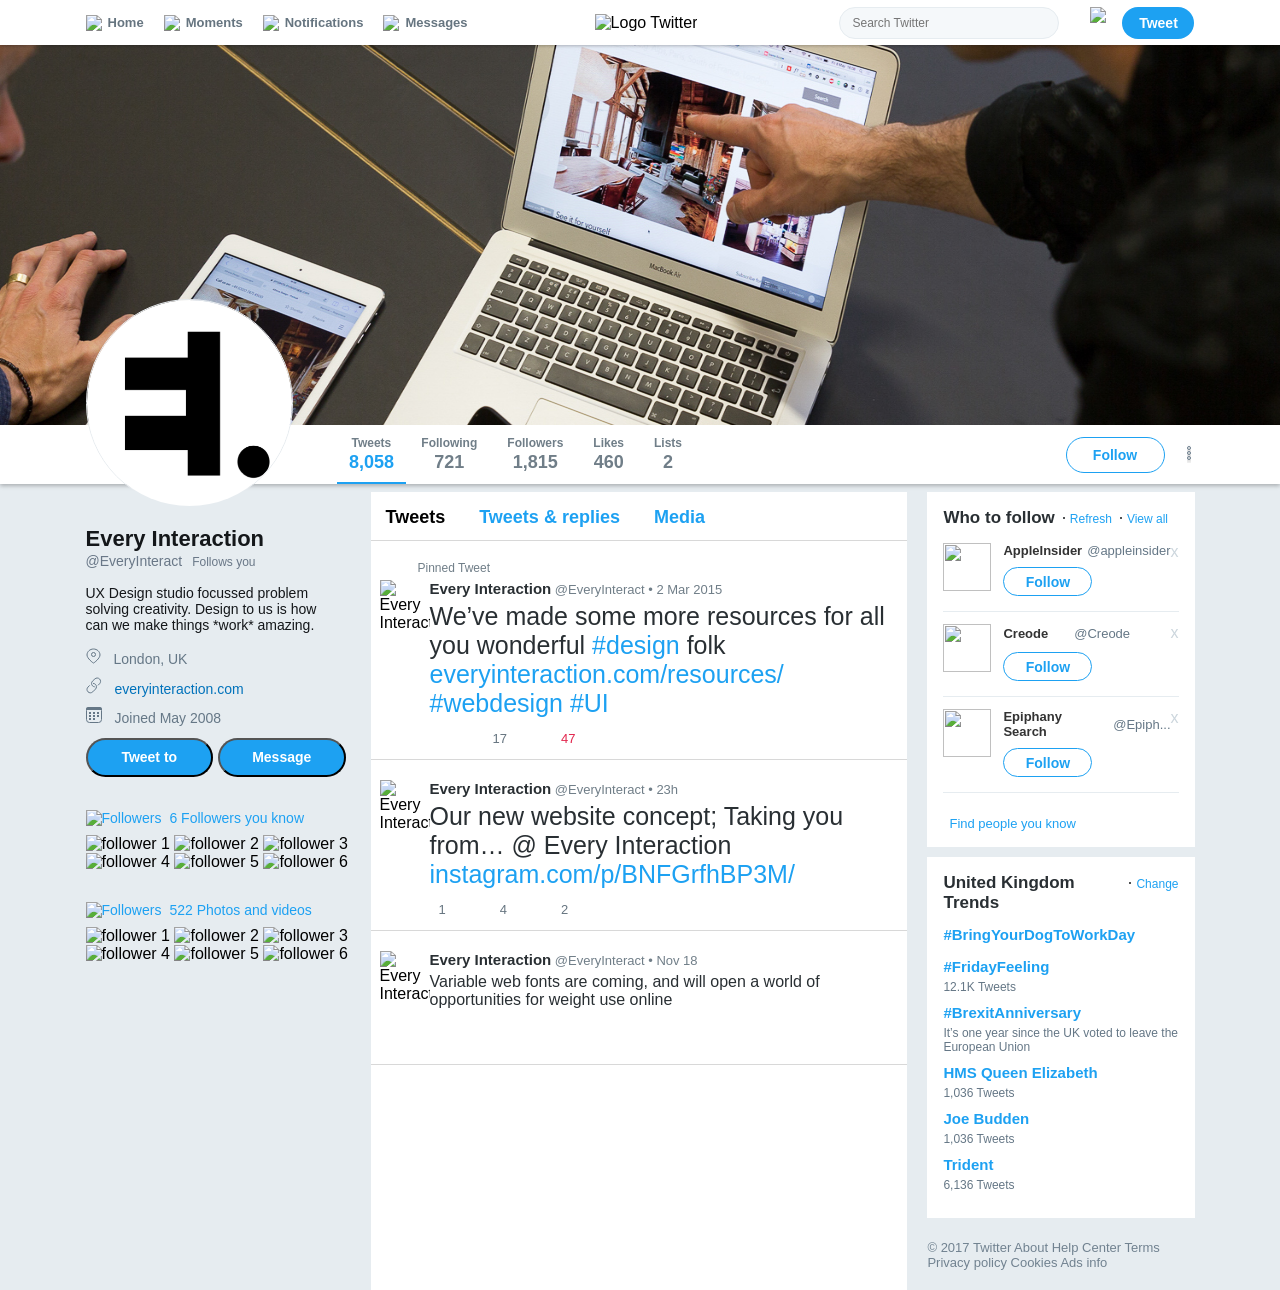
==== Twitter/index.html @ a563dbc3 "first commit" ====
<!DOCTYPE html>
<html lang="en">
  <head>
    <meta charset="UTF-8" />
    <meta name="viewport" content="width=device-width, initial-scale=1.0" />
    <meta http-equiv="X-UA-Compatible" content="ie=edge" />
    <title>Twitter</title>
    <link rel="stylesheet" href="styles.css" />
  </head>
  <body>
    <header id="main-header">
      <div class="content">
        <nav>
          <ul>
            <li><img src="/images/home.svg" /> Home</li>
            <li><img src="/images/moments.svg" /> Moments</li>
            <li><img src="/images/notifications.svg" /> Notifications</li>
            <li><img src="/images/messages.svg" /> Messages</li>
          </ul>
        </nav>
        <img src="/images/logo.svg" alt="Logo Twitter" />
        <div class="side">
          <input type="text" placeholder="Search Twitter" />
          <img src="/images/avatar_mini.svg" />
          <button>Tweet</button>
        </div>
      </div>
    </header>
    <div class="banner"><img src="images/banner.png" /></div>
    <div class="bar">
      <div class="content">
        <ul>
          <li class="active">
            <span>Tweets</span>
            <strong>8,058</strong>
          </li>
          <li>
            <span>Following</span>
            <strong>721</strong>
          </li>
          <li>
            <span>Followers</span>
            <strong>1,815</strong>
          </li>
          <li>
            <span>Likes</span>
            <strong>460</strong>
          </li>
          <li>
            <span>Lists</span>
            <strong>2</strong>
          </li>
        </ul>
        <div class="actions">
          <button>Follow</button>
          <img src="images/submenu.svg" alt="More" />
        </div>
      </div>
    </div>
    <div class="wraper-content content">
      <aside class="profile">
        <img src="images/avatar.png" class="avatar" alt="Profile image" />
        <h1>Every Interaction <img src="/images/tick.svg" alt="" /></h1>
        <span class="pageName">@EveryInteract</span
        ><span class="followsu">Follows you</span>
        <p>
          UX Design studio focussed problem solving creativity. Design to us is
          how can we make things *work* amazing.
        </p>
        <ul>
          <li><img src="images/location.svg" alt="Location" />London, UK</li>
          <li>
            <img src="images/link.svg" alt="Link" /><a
              href="http://everyinteraction.com"
              >everyinteraction.com</a
            >
          </li>
          <li>
            <img src="images/joined.svg" alt="Joined at" />Joined May 2008
          </li>
        </ul>
        <div class="buttons">
          <button>Tweet to</button><button>Message</button>
        </div>
        <div class="followers">
          <p>
            <img src="/images/followers.svg" alt="Followers" />
            6 Followers you know
          </p>
          <div class="followers-img">
            <img src="/images/follower1.png" alt="follower 1" />
            <img src="/images/follower2.png" alt="follower 2" />
            <img src="/images/follower3.png" alt="follower 3" />
            <img src="/images/follower4.png" alt="follower 4" />
            <img src="/images/follower5.png" alt="follower 5" />
            <img src="/images/follower6.png" alt="follower 6" />
          </div>
        </div>
        <div class="photos-vid">
          <p>
            <img src="/images/photos.svg" alt="Followers" />
            522 Photos and videos
          </p>
          <div class="followers-img">
            <img src="/images/photo1.png" alt="follower 1" />
            <img src="/images/photo2.png" alt="follower 2" />
            <img src="/images/photo3.png" alt="follower 3" />
            <img src="/images/photo4.png" alt="follower 4" />
            <img src="/images/photo5.png" alt="follower 5" />
            <img src="/images/photo6.png" alt="follower 6" />
          </div>
        </div>
      </aside>
      <section class="timeline">
        <nav>
          <a href="">Tweets</a>
          <a href="">Tweets & replies</a>
          <a href="">Media</a>
        </nav>
        <div class="tweet_outter">
          <div class="pinned">
            <img src="/images/pinned.svg" alt="" />Pinned Tweet
          </div>
        </div>
        <div class="tweet">
          <img src="/images/tweet_logo.png" alt="Every Interaction" />
          <div class="tweet_content">
            <div class="title">
              <strong>Every Interaction</strong> @EveryInteract • 2 Mar 2015
            </div>
            <div class="message">
              We’ve made some more resources for all you wonderful
              <a href="">#design</a> folk
              <a href="">everyinteraction.com/resources/ #webdesign #UI</a
              ><img src="/images/tweet_image.png  " alt="" />
            </div>
            <div class="footer">
              <ul>
                <li><img src="/images/comment.svg" alt="" /></li>
                <li><img src="/images/retweet.svg" alt="" />17</li>
                <li><img src="/images/love.svg" alt="" /><span>47</span></li>
                <li><img src="/images/envelope.svg" alt="" /></li>
              </ul>
            </div>
          </div>
        </div>
        <div class="tweet">
          <img src="/images/tweet_logo.png" alt="Every Interaction" />
          <div class="tweet_content">
            <div class="title">
              <strong>Every Interaction</strong> @EveryInteract • 23h
            </div>
            <div class="message">
              Our new website concept; Taking you <br />
              from… @ Every Interaction
              <a href="">instagram.com/p/BNFGrfhBP3M/</a>
            </div>
            <div class="footer">
              <ul>
                <li><img src="/images/comment.svg" alt="" />1</li>
                <li><img src="/images/retweet.svg" alt="" />4</li>
                <li><img src="/images/love.svg" alt="" />2</li>
                <li><img src="/images/envelope.svg" alt="" /></li>
              </ul>
            </div>
          </div>
        </div>
        <div class="tweet">
          <img src="/images/tweet_logo.png" alt="Every Interaction" />
          <div class="tweet_content">
            <div class="title">
              <strong>Every Interaction</strong> @EveryInteract • Nov 18
            </div>
            <div class="message">
              <p>
                Variable web fonts are coming, and will open a world of
                opportunities for weight use online
              </p>
              <img src="/images/link.png" alt="" />
            </div>
            <div class="footer">
              <ul>
                <li><img src="/images/comment.svg" alt="" /></li>
                <li><img src="/images/retweet.svg" alt="" /></li>
                <li><img src="/images/empty_love.svg" alt="" /></li>
                <li><img src="/images/envelope.svg" alt="" /></li>
              </ul>
            </div>
          </div>
        </div>
      </section>
      <aside class="widgets">
        <div class="widget follow">
          <div class="title">
            <strong>Who to follow</strong>
            <a href="">Refresh</a>
            <a href="">View all</a>
          </div>
          <ul>
            <li>
              <div class="profile">
                <img src="/images/whofollow1.png" alt="" />
                <div class="info">
                  <strong>AppleInsider<span>@appleinsider</span></strong
                  ><button>Follow</button>
                </div>
              </div>
              <div class="close"><a href="">x</a></div>
            </li>

            <li>
              <div class="profile">
                <img src="/images/whofollow2.png" alt="" />
                <div class="info">
                  <strong
                    >Creode
                    <div class="tick">
                      <img src="/images/tick.svg" alt="" />
                    </div>
                    <span>@Creode</span></strong
                  ><button>Follow</button>
                </div>
              </div>
              <div class="close"><a href="">x</a></div>
            </li>
            <li>
              <div class="profile">
                <img src="/images/whofollow3.png" alt="" />
                <div class="info">
                  <strong>Epiphany Search<span>@Epiph...</span></strong
                  ><button>Follow</button>
                </div>
              </div>
              <div class="close"><a href="">x</a></div>
            </li>
          </ul>
          <div class="find">
            <img src="/images/findpeople.svg" alt="" />
            <p>Find people you know</p>
          </div>
        </div>
        <div class="widget trends">
          <div class="title">
            <strong>United Kingdom Trends</strong><a href="">Change</a>
          </div>
          <ul>
            <li><strong>#BringYourDogToWorkDay</strong><span></span></li>
            <li><strong>#FridayFeeling</strong><span>12.1K Tweets</span></li>
            <li>
              <strong>#BrexitAnniversary</strong
              ><span
                >It’s one year since the UK voted to leave the European
                Union</span
              >
            </li>
            <li>
              <strong>HMS Queen Elizabeth</strong><span>1,036 Tweets</span>
            </li>
            <li><strong>Joe Budden</strong><span>1,036 Tweets</span></li>
            <li><strong>Trident</strong><span>6,136 Tweets</span></li>
          </ul>
        </div>
        <div class="copy">
          © 2017 Twitter About Help Center Terms Privacy policy Cookies Ads info
        </div>
      </aside>
    </div>
  </body>
</html>
---- Twitter/styles.css ----
* {
  margin: 0;
  padding: 0;
  box-sizing: border-box;
}
body {
  background: #e6ecf0;
  font-family: "Helvetica Neue", "Helvetica", Arial, sans-serif;
  text-rendering: optimizeLegibility !important;
  -webkit-font-smoothing: antialiased !important;
}
input,
button {
  outline: 0;
}

.content {
  max-width: 1169px;
  margin: 0 auto;
  padding: 0 30px;
}
/* Header */

header#main-header {
  height: 45px;
  background: #fff;
  box-shadow: 0 1px 3px rgba(0, 0, 0, 0.25);
  position: relative;
  z-index: 1;
}
header#main-header .content {
  display: flex;
  align-items: center;
  justify-content: space-between;
  height: 100%;
}
header#main-header nav ul {
  display: flex;
  list-style: none;
}
header#main-header nav ul li {
  display: flex;
  align-items: center;
  font-size: 13px;
  color: #667580;
  font-weight: bold;
  margin-left: 20px;
}
header#main-header nav ul li:first-child {
  margin-left: 0;
}

header#main-header nav ul li img {
  margin-right: 6px;
}
header#main-header div.side {
  display: flex;
}

header#main-header div.side img {
  margin: 0 16px;
}
header#main-header div.side input {
  margin: 0 15px;
  border: 1px solid;
  border-color: #e6ecf0;
  border-radius: 16px;
  width: 220px;
  height: 32px;
  padding: 0 30px 0 12px;
  color: #687b8a;
  font-size: 12px;
  background: #f5f8fa url("/images/search.svg") no-repeat 190px center;
}
header#main-header div.side button {
  height: 32px;
  width: 72px;
  background: #1da1f2;
  display: flex;
  align-items: center;
  justify-content: center;
  font-weight: bold;
  font-size: 14px;
  color: #fff;
  border: 0;
  border-radius: 19.5px;
}

/* Banner */

div.banner {
  height: 380px;
  width: 100%;
}
div.banner img {
  width: 100%;
  height: 100%;
}

/* Barra superior */

div.bar {
  height: 59px;
  background: #fff;
  box-shadow: 0 2px 4px rgba(0, 0, 0, 0.25);
}
div.bar .content {
  display: flex;
  justify-content: space-between;
  align-items: center;
  padding-left: 281px;
  height: 100%;
}

div.bar .content ul {
  list-style: none;
  display: flex;
  height: 100%;
}
div.bar .content ul li {
  display: flex;
  flex-direction: column;
  align-items: center;
  justify-content: center;
  position: relative;
}
div.bar .content ul li.active::after {
  content: "";
  width: 100%;
  height: 2px;
  position: absolute;
  bottom: 0;
  left: 0;
  background: #1da1f2;
}
div.bar .content ul li span {
  font-size: 12px;
  color: #707e88;
  font-weight: bold;
  padding: 0 15px;
}
div.bar .content ul li strong {
  font-size: 18px;
  color: #707e88;
  margin-top: 2px;
}
div.bar .content ul li.active strong {
  color: #1da1f2;
}
div.bar .content .actions button {
  height: 36px;
  width: 99px;
  background: #ffff;
  display: flex;
  align-items: center;
  justify-content: center;
  font-weight: bold;
  font-size: 14px;
  color: #1da1f2;
  border: 1px solid #1da1f2;
  border-radius: 18px;
  margin-right: 18px;
}
div.bar .content .actions {
  display: flex;
}

div.wraper-content {
  display: flex;
}

/* Div da esquerda */

div.wraper-content aside.profile {
  width: 265px;
  margin-top: -185px;
}
div.wraper-content aside.profile img.avatar {
  width: 207.5px;
  border-radius: 103.75px;
  border: 1px solid #e7ecf0;
}
div.wraper-content aside.profile h1 {
  color: #14171a;
  font-size: 22px;
  margin-top: 15px;
}
div.wraper-content aside.profile span.pageName {
  color: #697787;
  font-size: 14px;
}
div.wraper-content aside.profile span.followsu {
  color: #697787;
  font-size: 12px;
  margin-left: 10px;
}
div.wraper-content aside.profile p {
  color: #14171a;
  font-size: 14px;
  padding-right: 10px;
  margin-top: 15px;
}

div.wraper-content aside.profile ul {
  list-style: none;
  display: flex;
  flex-direction: column;
  margin-top: 15px;
}
div.wraper-content aside.profile ul li {
  margin-top: 10px;
  font-size: 14px;
  color: #657786;
}
div.wraper-content aside.profile ul li:first-child {
  margin-top: 0;
}
div.wraper-content aside.profile ul li img {
  margin-right: 13px;
}
div.wraper-content aside.profile ul li a {
  text-decoration: none;
  color: #0072bb;
}
div.wraper-content aside.profile .buttons {
  display: flex;
  margin-top: 12px;
}

div.wraper-content aside.profile .buttons button {
  height: 39px;
  width: 128px;
  background: #1da1f2;
  display: flex;
  align-items: center;
  justify-content: center;
  font-weight: bold;
  font-size: 14px;
  color: #ffff;
  border-radius: 19.5px;
  margin-right: 5px;
}

div.wraper-content aside.profile .followers {
  margin-top: 18px;
  display: flex;
  flex-direction: column;
}

div.wraper-content aside.profile .followers p {
  font-size: 14px;
  color: #1da1f2;
  display: flex;
  align-items: center;
}

div.wraper-content aside.profile .followers p img {
  margin-right: 8px;
}

div.wraper-content aside.profile .followers-img {
  margin-top: 9px;
}
div.wraper-content aside.profile .photos-vid {
  margin-top: 31px;
}
div.wraper-content aside.profile .photos-vid p {
  font-size: 14px;
  color: #1da1f2;
  display: flex;
  align-items: center;
}
div.wraper-content aside.profile .photos-vid p img {
  margin-right: 8px;
}

/* Div da timeline */

div.wraper-content section.timeline {
  flex-grow: 1;
  background-color: #fff;
  margin: 8px 20px 0;
}
div.wraper-content section.timeline nav {
  display: flex;
  padding-left: 15px;
  height: 34px;
  margin-top: 15px;
  border-bottom: #d8d8d8 solid 1px;
}
div.wraper-content section.timeline nav a {
  text-decoration: none;
  margin-right: 34px;
  font-size: 18px;
  color: #1da1f2;
  font-weight: bold;
}
div.wraper-content section.timeline nav a:first-child {
  color: #000;
}
div.wraper-content section.timeline .tweet_outter {
  display: flex;
  flex-direction: column;
  margin-top: 20px;
  color: #707e88;
  font-size: 12px;
  margin-left: 35px;
  padding-bottom: 5px;
}
div.wraper-content section.timeline .tweet_outter img {
  margin-right: 12px;
}
div.wraper-content section.timeline .tweet {
  display: flex;
  padding-left: 9px;
  padding-right: 11px;
  border-bottom: #d8d8d8 solid 1px;
  padding-bottom: 13px;
  margin-bottom: 20px;
}
div.wraper-content section.timeline .tweet img {
  width: 50px;
  height: 50px;
  flex-shrink: 0;
}
div.wraper-content section.timeline .tweet_content {
  display: flex;
  flex-direction: column;
  flex-grow: 0;
}

div.wraper-content section.timeline .tweet_content .title {
  font-size: 13px;
  color: #707e88;
  margin-bottom: 5px;
}

div.wraper-content section.timeline .tweet_content .title strong {
  font-size: 15px;
  color: #292f33;
}

div.wraper-content section.timeline .tweet_content .message {
  font-size: 25px;
  font-weight: normal;
  color: #292f33;
}
div.wraper-content section.timeline .tweet_content .message p {
  font-size: 16px;
}
div.wraper-content section.timeline .tweet_content .message a {
  text-decoration: none;
  color: #1da1f2;
}

div.wraper-content section.timeline .tweet_content img {
  width: auto;
  height: auto;
  margin-top: 17px;
}

div.wraper-content section.timeline .tweet_content .footer {
  display: flex;
  justify-content: left;
  align-items: baseline;
  margin-top: 13px;
}

div.wraper-content section.timeline .tweet_content .footer ul {
  list-style: none;
  display: flex;
  font-size: 13px;
  color: #667580;
}
div.wraper-content section.timeline .tweet_content .footer ul li {
  display: flex;
  align-items: center;
  margin-right: 45px;
}
div.wraper-content section.timeline .tweet_content .footer ul li span {
  color: #e2264d;
}
div.wraper-content section.timeline .tweet_content .footer img {
  width: auto;
  height: auto;
  margin-top: 0;
  margin-right: 9px;
}

/* Div da direita (widgets) */

div.wraper-content aside.widgets {
  width: 290px;
  margin-top: 8px;
}
div.wraper-content aside.widgets .widget {
  background: #fff;
  padding: 16px;
}
div.wraper-content aside.widgets .widget .title {
  display: flex;
  align-items: baseline;
}
div.wraper-content aside.widgets .widget .title strong {
  font-size: 17px;
  color: #292f33;
}
div.wraper-content aside.widgets .widget .title a {
  text-decoration: none;
  color: #1da1f2;
  font-size: 12px;
  padding-left: 15px;
  position: relative;
}
div.wraper-content aside.widgets .widget .title a::before {
  content: "";
  width: 2px;
  height: 2px;
  border-radius: 50%;
  margin-left: 8px;
  margin-right: 8px;
  background-color: #14171a;
  position: absolute;
  left: 0;
  top: 5px;
}
div.wraper-content aside.widgets .follow ul {
  list-style: none;
  margin-top: 15px;
}
div.wraper-content aside.widgets .follow ul li {
  display: flex;
  margin-top: 12px;
  border-bottom: 1px solid #e6ecf0;
  padding-bottom: 15px;
  margin-bottom: 12px;
}
div.wraper-content aside.widgets .follow ul li .profile {
  display: flex;
  justify-content: space-between;
}

div.wraper-content aside.widgets .follow ul li .profile img {
  width: 48px;
  height: 48px;
}

div.wraper-content aside.widgets .follow ul li .profile .info {
  display: flex;
  flex-direction: column;
  margin-left: 12px;
}

div.wraper-content aside.widgets .follow ul li .profile .info strong {
  font-size: 13px;
  color: #333333;
  display: flex;
  align-items: center;
}

div.wraper-content aside.widgets .follow ul li .profile .info strong .tick img {
  margin-left: 5px;
  width: 16px;
  height: 16px;
}

div.wraper-content aside.widgets .follow ul li .profile .info strong span {
  color: #657786;
  font-weight: normal;
  margin-left: 5px;
}
div.wraper-content aside.widgets .follow ul li .profile .info button {
  width: 89px;
  height: 29px;
  background: #fff;
  display: flex;
  align-items: center;
  justify-content: center;
  font-weight: bold;
  font-size: 14px;
  color: #1da1f2;
  border-radius: 18px;
  border: 1px solid #1da1f2;
  margin-top: 9px;
}

div.wraper-content aside.widgets .follow ul li .close {
  display: flex;
  flex-grow: 1;
  flex-direction: row-reverse;
}
div.wraper-content aside.widgets .follow ul li .close a {
  text-decoration: none;
  color: #ccd6dd;
}
div.wraper-content aside.widgets .follow .find {
  display: flex;
  font-size: 13px;
  color: #1da1f2;
  margin-top: 23px;
}
div.wraper-content aside.widgets .follow .find img {
  margin-right: 6px;
}
div.wraper-content aside.widgets .trends {
  display: flex;
  flex-direction: column;
  margin-top: 10px;
}
div.wraper-content aside.widgets ul {
  list-style: none;
  margin-top: 13px;
}
div.wraper-content aside.widgets .trends ul li {
  display: flex;
  flex-direction: column;
  margin-bottom: 10px;
}
div.wraper-content aside.widgets .trends ul li strong {
  font-size: 15px;
  color: #1da1f2;
}
div.wraper-content aside.widgets .trends ul li span {
  font-size: 12px;
  color: #657786;
  margin-top: 5px;
}
div.wraper-content aside.widgets .copy {
  font-size: 13px;
  color: #718290;
  margin-top: 22px;
  margin-bottom: 20px;
}
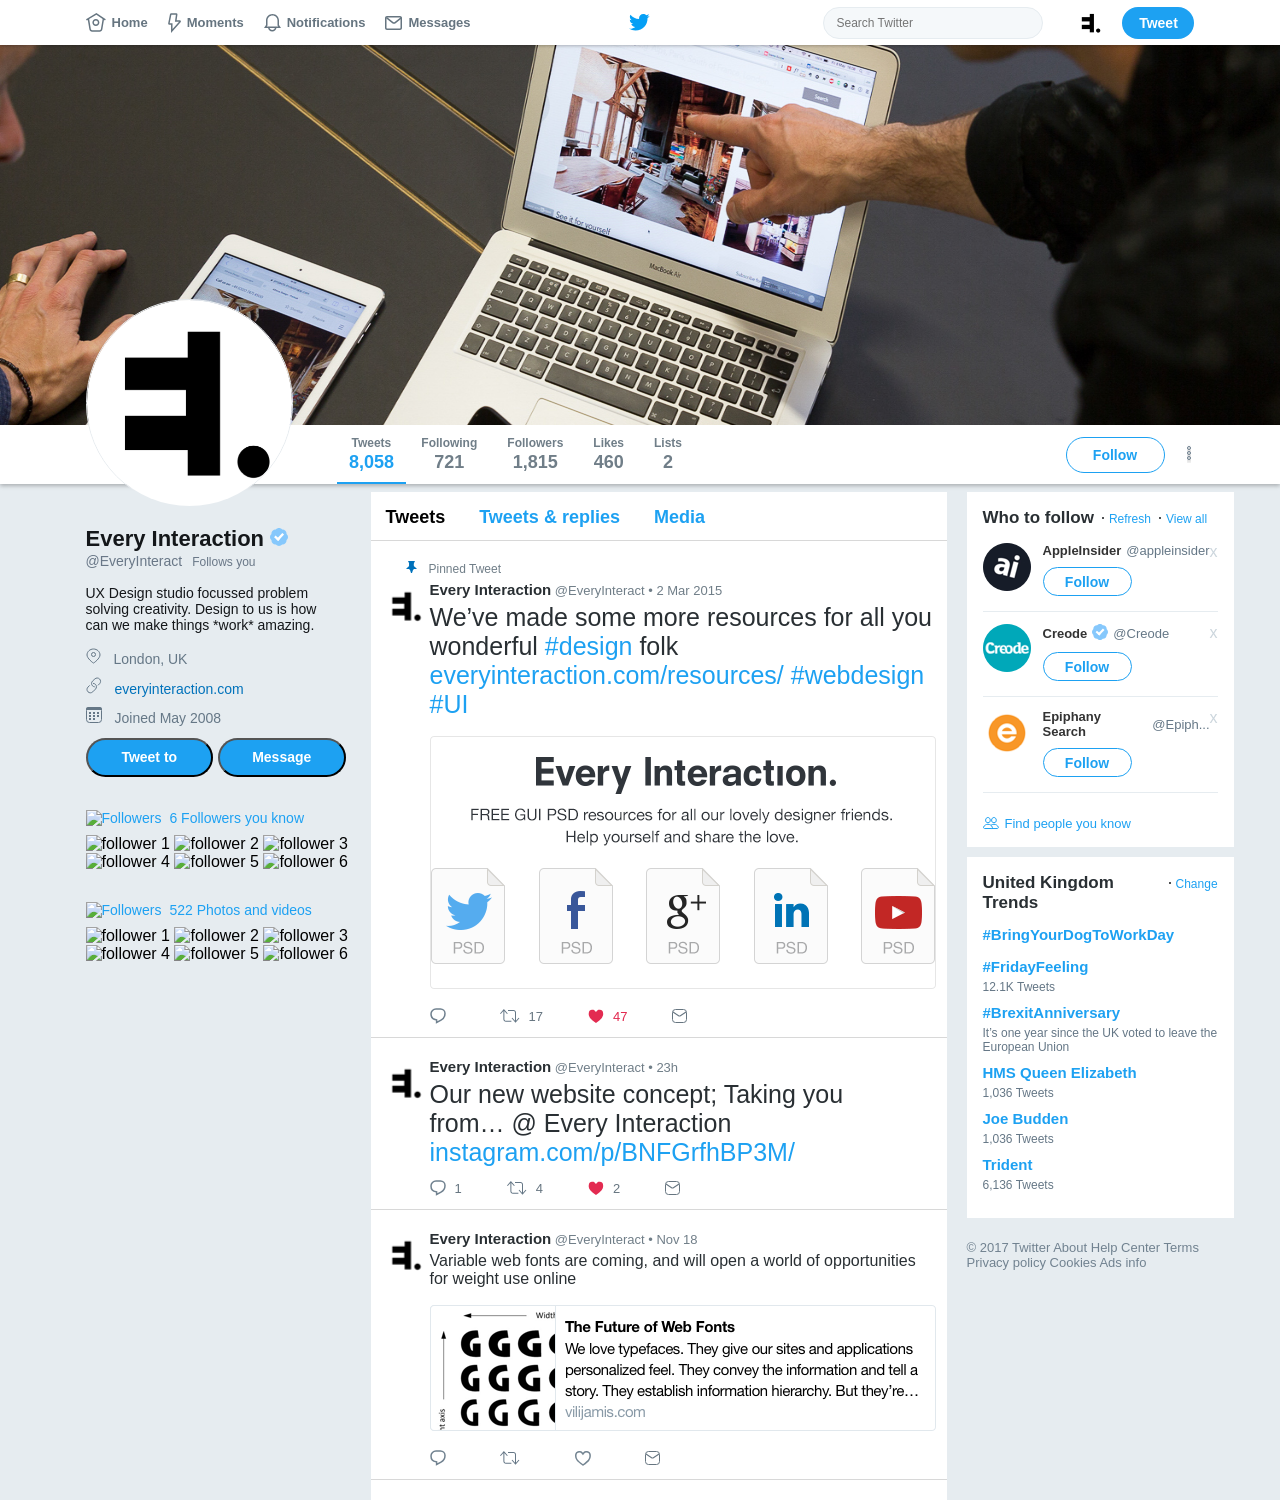
==== commit c5d6f349: "fix: change path to images" ====
--- a/Twitter/index.html
+++ b/Twitter/index.html
@@ -12,21 +12,23 @@
       <div class="content">
         <nav>
           <ul>
-            <li><img src="/images/home.svg" /> Home</li>
-            <li><img src="/images/moments.svg" /> Moments</li>
-            <li><img src="/images/notifications.svg" /> Notifications</li>
-            <li><img src="/images/messages.svg" /> Messages</li>
+            <li><img src="/Twitter/images/home.svg" /> Home</li>
+            <li><img src="/Twitter/images/moments.svg" /> Moments</li>
+            <li>
+              <img src="/Twitter/images/notifications.svg" /> Notifications
+            </li>
+            <li><img src="/Twitter/images/messages.svg" /> Messages</li>
           </ul>
         </nav>
-        <img src="/images/logo.svg" alt="Logo Twitter" />
+        <img src="/Twitter/images/logo.svg" alt="Logo Twitter" />
         <div class="side">
           <input type="text" placeholder="Search Twitter" />
-          <img src="/images/avatar_mini.svg" />
+          <img src="/Twitter/images/avatar_mini.svg" />
           <button>Tweet</button>
         </div>
       </div>
     </header>
-    <div class="banner"><img src="images/banner.png" /></div>
+    <div class="banner"><img src="/Twitter/images/banner.png" /></div>
     <div class="bar">
       <div class="content">
         <ul>
@@ -53,14 +55,18 @@
         </ul>
         <div class="actions">
           <button>Follow</button>
-          <img src="images/submenu.svg" alt="More" />
+          <img src="/Twitter/images/submenu.svg" alt="More" />
         </div>
       </div>
     </div>
     <div class="wraper-content content">
       <aside class="profile">
-        <img src="images/avatar.png" class="avatar" alt="Profile image" />
-        <h1>Every Interaction <img src="/images/tick.svg" alt="" /></h1>
+        <img
+          src="/Twitter/images/avatar.png"
+          class="avatar"
+          alt="Profile image"
+        />
+        <h1>Every Interaction <img src="/Twitter/images/tick.svg" alt="" /></h1>
         <span class="pageName">@EveryInteract</span
         ><span class="followsu">Follows you</span>
         <p>
@@ -68,15 +74,18 @@
           how can we make things *work* amazing.
         </p>
         <ul>
-          <li><img src="images/location.svg" alt="Location" />London, UK</li>
-          <li>
-            <img src="images/link.svg" alt="Link" /><a
+          <li>
+            <img src="/Twitter/images/location.svg" alt="Location" />London, UK
+          </li>
+          <li>
+            <img src="/Twitter/images/link.svg" alt="Link" /><a
               href="http://everyinteraction.com"
               >everyinteraction.com</a
             >
           </li>
           <li>
-            <img src="images/joined.svg" alt="Joined at" />Joined May 2008
+            <img src="/Twitter/images/joined.svg" alt="Joined at" />Joined May
+            2008
           </li>
         </ul>
         <div class="buttons">
@@ -84,30 +93,30 @@
         </div>
         <div class="followers">
           <p>
-            <img src="/images/followers.svg" alt="Followers" />
+            <img src="/Twitter/Twitter/images/followers.svg" alt="Followers" />
             6 Followers you know
           </p>
           <div class="followers-img">
-            <img src="/images/follower1.png" alt="follower 1" />
-            <img src="/images/follower2.png" alt="follower 2" />
-            <img src="/images/follower3.png" alt="follower 3" />
-            <img src="/images/follower4.png" alt="follower 4" />
-            <img src="/images/follower5.png" alt="follower 5" />
-            <img src="/images/follower6.png" alt="follower 6" />
+            <img src="/Twitter/Twitter/images/follower1.png" alt="follower 1" />
+            <img src="/Twitter/Twitter/images/follower2.png" alt="follower 2" />
+            <img src="/Twitter/Twitter/images/follower3.png" alt="follower 3" />
+            <img src="/Twitter/Twitter/images/follower4.png" alt="follower 4" />
+            <img src="/Twitter/Twitter/images/follower5.png" alt="follower 5" />
+            <img src="/Twitter/Twitter/images/follower6.png" alt="follower 6" />
           </div>
         </div>
         <div class="photos-vid">
           <p>
-            <img src="/images/photos.svg" alt="Followers" />
+            <img src="/Twitter/Twitter/images/photos.svg" alt="Followers" />
             522 Photos and videos
           </p>
           <div class="followers-img">
-            <img src="/images/photo1.png" alt="follower 1" />
-            <img src="/images/photo2.png" alt="follower 2" />
-            <img src="/images/photo3.png" alt="follower 3" />
-            <img src="/images/photo4.png" alt="follower 4" />
-            <img src="/images/photo5.png" alt="follower 5" />
-            <img src="/images/photo6.png" alt="follower 6" />
+            <img src="/Twitter/Twitter/images/photo1.png" alt="follower 1" />
+            <img src="/Twitter/Twitter/images/photo2.png" alt="follower 2" />
+            <img src="/Twitter/Twitter/images/photo3.png" alt="follower 3" />
+            <img src="/Twitter/Twitter/images/photo4.png" alt="follower 4" />
+            <img src="/Twitter/Twitter/images/photo5.png" alt="follower 5" />
+            <img src="/Twitter/Twitter/images/photo6.png" alt="follower 6" />
           </div>
         </div>
       </aside>
@@ -119,11 +128,11 @@
         </nav>
         <div class="tweet_outter">
           <div class="pinned">
-            <img src="/images/pinned.svg" alt="" />Pinned Tweet
+            <img src="/Twitter/images/pinned.svg" alt="" />Pinned Tweet
           </div>
         </div>
         <div class="tweet">
-          <img src="/images/tweet_logo.png" alt="Every Interaction" />
+          <img src="/Twitter/images/tweet_logo.png" alt="Every Interaction" />
           <div class="tweet_content">
             <div class="title">
               <strong>Every Interaction</strong> @EveryInteract • 2 Mar 2015
@@ -132,20 +141,22 @@
               We’ve made some more resources for all you wonderful
               <a href="">#design</a> folk
               <a href="">everyinteraction.com/resources/ #webdesign #UI</a
-              ><img src="/images/tweet_image.png  " alt="" />
+              ><img src="/Twitter/images/tweet_image.png  " alt="" />
             </div>
             <div class="footer">
               <ul>
-                <li><img src="/images/comment.svg" alt="" /></li>
-                <li><img src="/images/retweet.svg" alt="" />17</li>
-                <li><img src="/images/love.svg" alt="" /><span>47</span></li>
-                <li><img src="/images/envelope.svg" alt="" /></li>
+                <li><img src="/Twitter/images/comment.svg" alt="" /></li>
+                <li><img src="/Twitter/images/retweet.svg" alt="" />17</li>
+                <li>
+                  <img src="/Twitter/images/love.svg" alt="" /><span>47</span>
+                </li>
+                <li><img src="/Twitter/images/envelope.svg" alt="" /></li>
               </ul>
             </div>
           </div>
         </div>
         <div class="tweet">
-          <img src="/images/tweet_logo.png" alt="Every Interaction" />
+          <img src="/Twitter/images/tweet_logo.png" alt="Every Interaction" />
           <div class="tweet_content">
             <div class="title">
               <strong>Every Interaction</strong> @EveryInteract • 23h
@@ -157,16 +168,16 @@
             </div>
             <div class="footer">
               <ul>
-                <li><img src="/images/comment.svg" alt="" />1</li>
-                <li><img src="/images/retweet.svg" alt="" />4</li>
-                <li><img src="/images/love.svg" alt="" />2</li>
-                <li><img src="/images/envelope.svg" alt="" /></li>
+                <li><img src="/Twitter/images/comment.svg" alt="" />1</li>
+                <li><img src="/Twitter/images/retweet.svg" alt="" />4</li>
+                <li><img src="/Twitter/images/love.svg" alt="" />2</li>
+                <li><img src="/Twitter/images/envelope.svg" alt="" /></li>
               </ul>
             </div>
           </div>
         </div>
         <div class="tweet">
-          <img src="/images/tweet_logo.png" alt="Every Interaction" />
+          <img src="/Twitter/images/tweet_logo.png" alt="Every Interaction" />
           <div class="tweet_content">
             <div class="title">
               <strong>Every Interaction</strong> @EveryInteract • Nov 18
@@ -176,14 +187,14 @@
                 Variable web fonts are coming, and will open a world of
                 opportunities for weight use online
               </p>
-              <img src="/images/link.png" alt="" />
+              <img src="/Twitter/images/link.png" alt="" />
             </div>
             <div class="footer">
               <ul>
-                <li><img src="/images/comment.svg" alt="" /></li>
-                <li><img src="/images/retweet.svg" alt="" /></li>
-                <li><img src="/images/empty_love.svg" alt="" /></li>
-                <li><img src="/images/envelope.svg" alt="" /></li>
+                <li><img src="/Twitter/images/comment.svg" alt="" /></li>
+                <li><img src="/Twitter/images/retweet.svg" alt="" /></li>
+                <li><img src="/Twitter/images/empty_love.svg" alt="" /></li>
+                <li><img src="/Twitter/images/envelope.svg" alt="" /></li>
               </ul>
             </div>
           </div>
@@ -199,7 +210,7 @@
           <ul>
             <li>
               <div class="profile">
-                <img src="/images/whofollow1.png" alt="" />
+                <img src="/Twitter/images/whofollow1.png" alt="" />
                 <div class="info">
                   <strong>AppleInsider<span>@appleinsider</span></strong
                   ><button>Follow</button>
@@ -210,12 +221,12 @@
 
             <li>
               <div class="profile">
-                <img src="/images/whofollow2.png" alt="" />
+                <img src="/Twitter/images/whofollow2.png" alt="" />
                 <div class="info">
                   <strong
                     >Creode
                     <div class="tick">
-                      <img src="/images/tick.svg" alt="" />
+                      <img src="/Twitter/images/tick.svg" alt="" />
                     </div>
                     <span>@Creode</span></strong
                   ><button>Follow</button>
@@ -225,7 +236,7 @@
             </li>
             <li>
               <div class="profile">
-                <img src="/images/whofollow3.png" alt="" />
+                <img src="/Twitter/images/whofollow3.png" alt="" />
                 <div class="info">
                   <strong>Epiphany Search<span>@Epiph...</span></strong
                   ><button>Follow</button>
@@ -235,7 +246,7 @@
             </li>
           </ul>
           <div class="find">
-            <img src="/images/findpeople.svg" alt="" />
+            <img src="/Twitter/images/findpeople.svg" alt="" />
             <p>Find people you know</p>
           </div>
         </div>
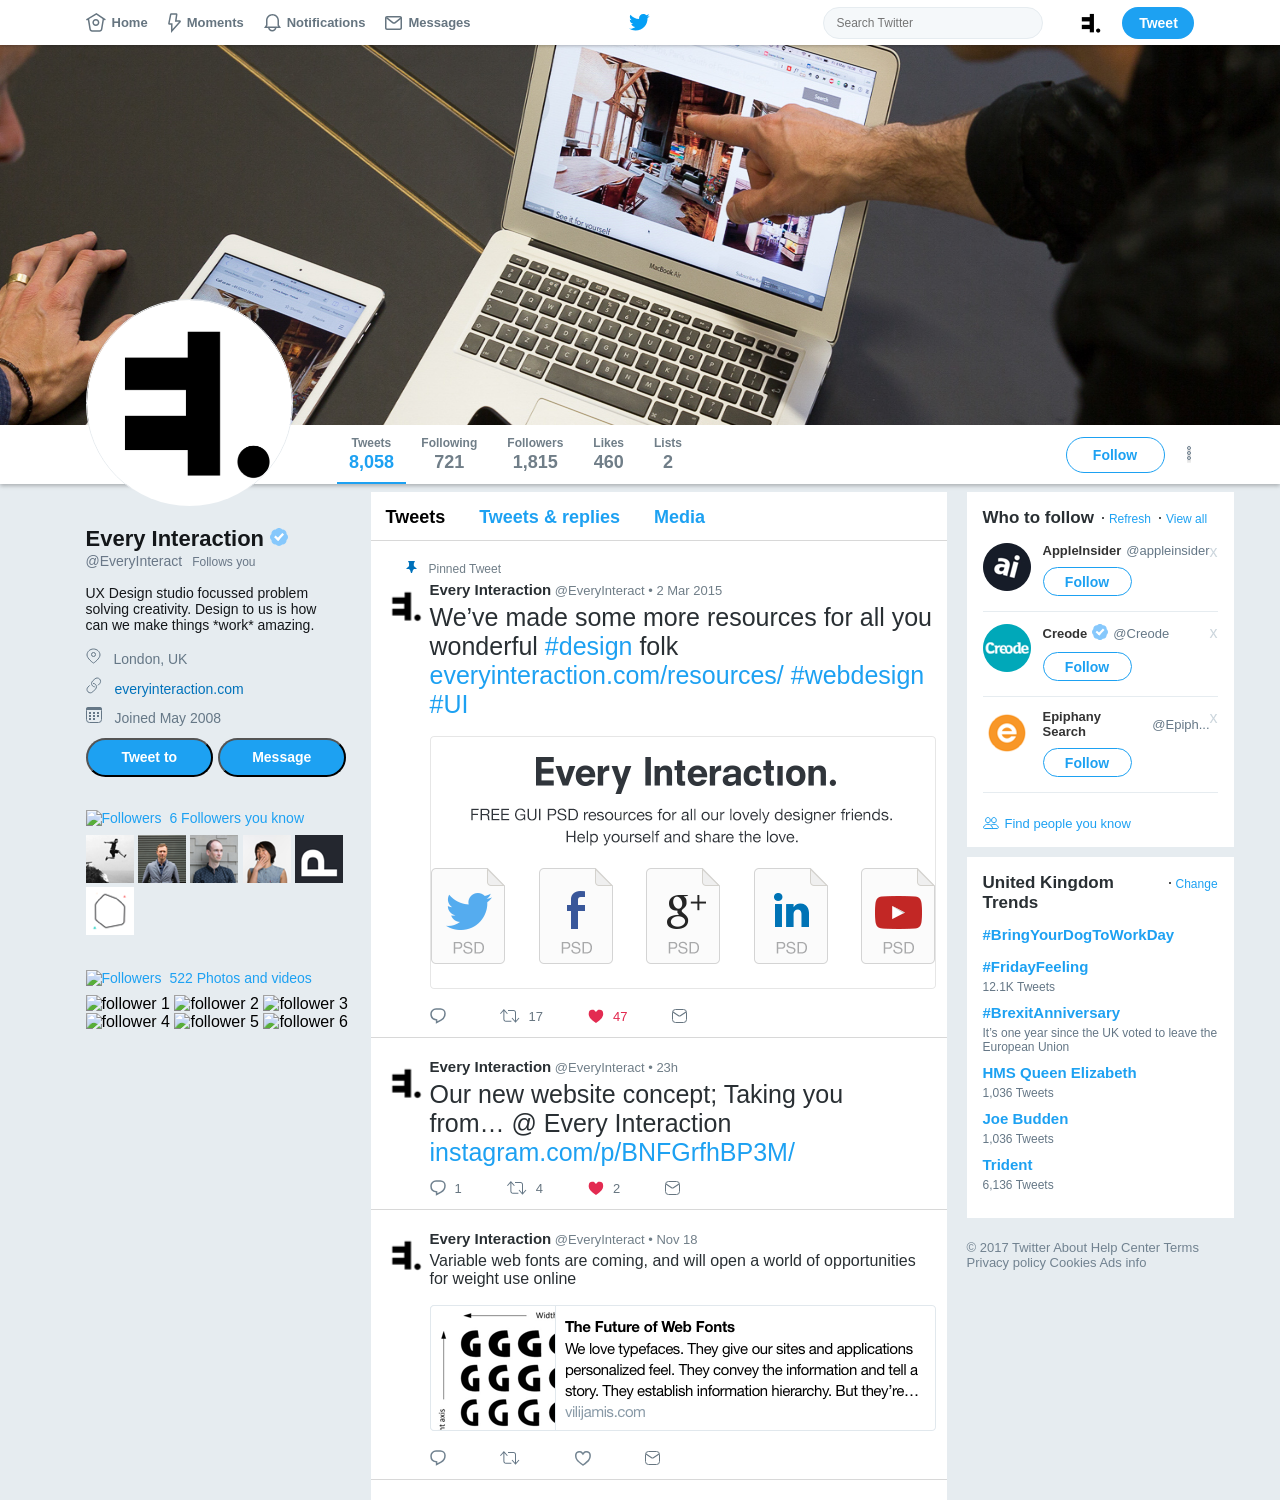
==== commit ead9d7e0: "fix: followers image path/wrong folder" ====
--- a/Twitter/index.html
+++ b/Twitter/index.html
@@ -97,12 +97,12 @@
             6 Followers you know
           </p>
           <div class="followers-img">
-            <img src="/Twitter/Twitter/images/follower1.png" alt="follower 1" />
-            <img src="/Twitter/Twitter/images/follower2.png" alt="follower 2" />
-            <img src="/Twitter/Twitter/images/follower3.png" alt="follower 3" />
-            <img src="/Twitter/Twitter/images/follower4.png" alt="follower 4" />
-            <img src="/Twitter/Twitter/images/follower5.png" alt="follower 5" />
-            <img src="/Twitter/Twitter/images/follower6.png" alt="follower 6" />
+            <img src="/Twitter/images/follower1.png" alt="follower 1" />
+            <img src="/Twitter/images/follower2.png" alt="follower 2" />
+            <img src="/Twitter/images/follower3.png" alt="follower 3" />
+            <img src="/Twitter/images/follower4.png" alt="follower 4" />
+            <img src="/Twitter/images/follower5.png" alt="follower 5" />
+            <img src="/Twitter/images/follower6.png" alt="follower 6" />
           </div>
         </div>
         <div class="photos-vid">
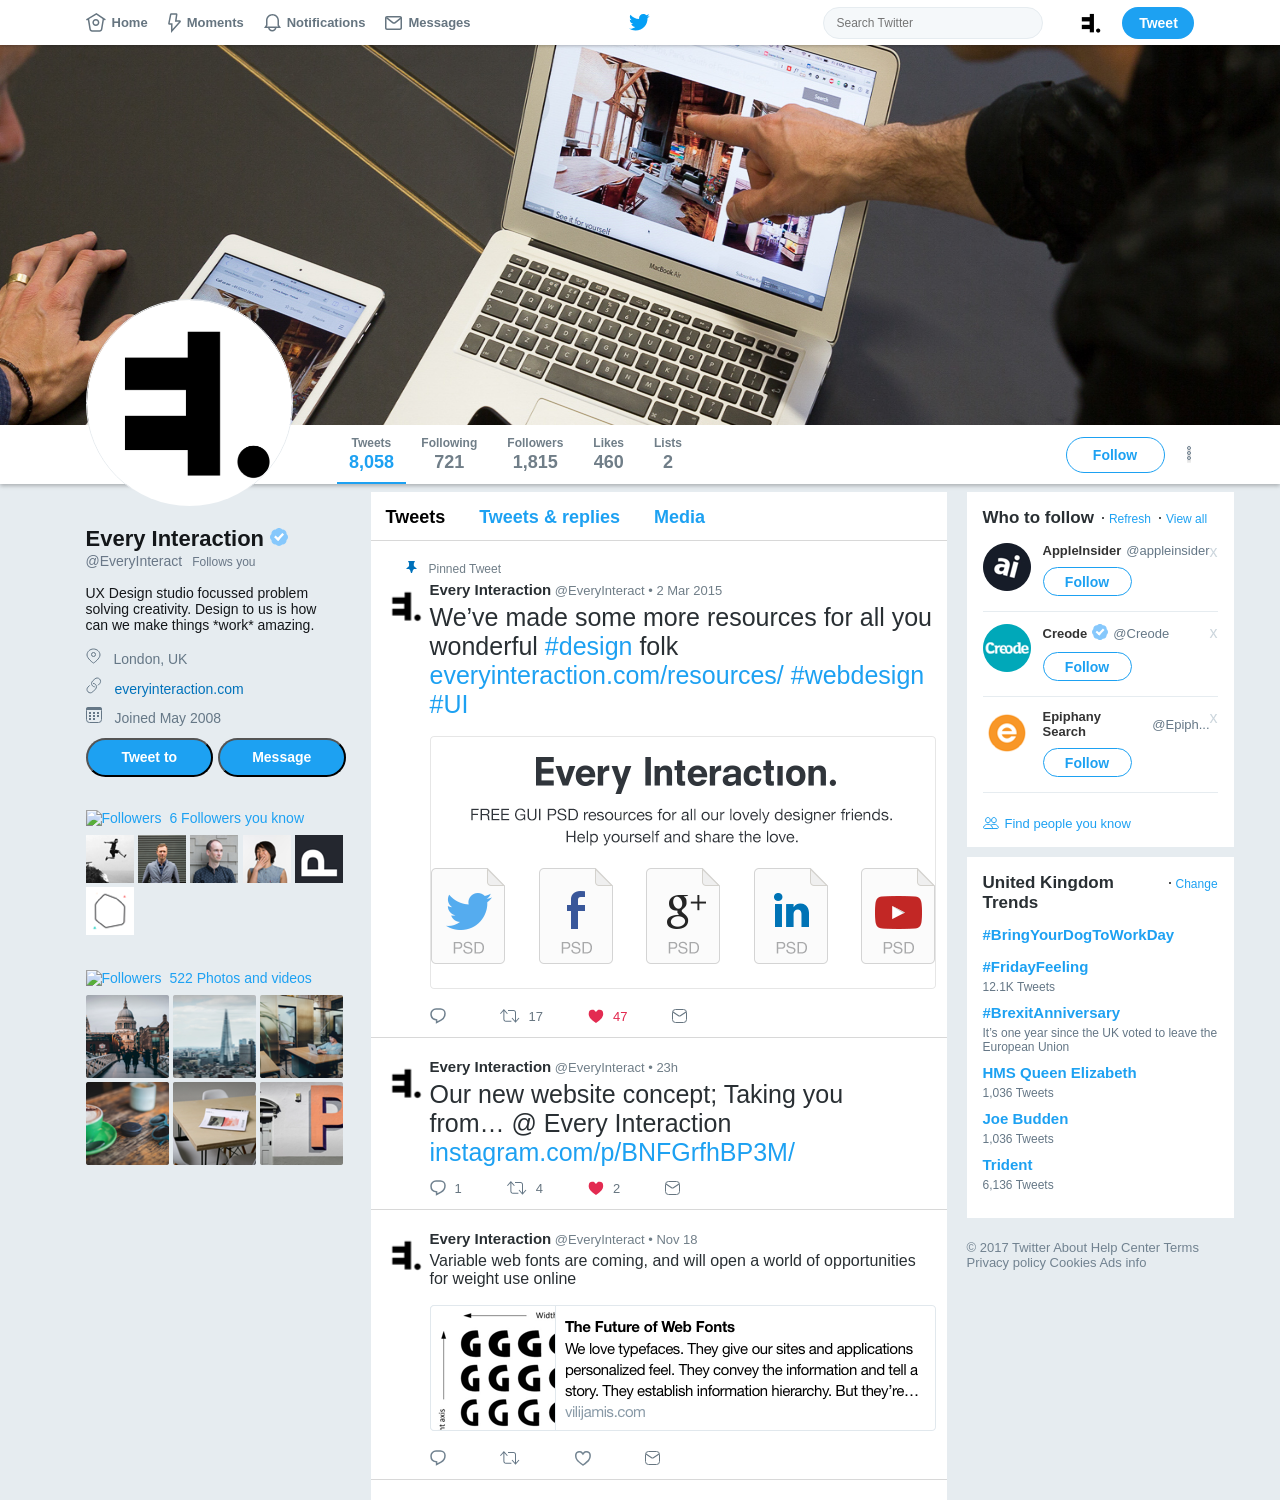
==== commit 269ba636: "fix: followers2 image path correction" ====
--- a/Twitter/index.html
+++ b/Twitter/index.html
@@ -111,12 +111,12 @@
             522 Photos and videos
           </p>
           <div class="followers-img">
-            <img src="/Twitter/Twitter/images/photo1.png" alt="follower 1" />
-            <img src="/Twitter/Twitter/images/photo2.png" alt="follower 2" />
-            <img src="/Twitter/Twitter/images/photo3.png" alt="follower 3" />
-            <img src="/Twitter/Twitter/images/photo4.png" alt="follower 4" />
-            <img src="/Twitter/Twitter/images/photo5.png" alt="follower 5" />
-            <img src="/Twitter/Twitter/images/photo6.png" alt="follower 6" />
+            <img src="/Twitter/images/photo1.png" alt="follower 1" />
+            <img src="/Twitter/images/photo2.png" alt="follower 2" />
+            <img src="/Twitter/images/photo3.png" alt="follower 3" />
+            <img src="/Twitter/images/photo4.png" alt="follower 4" />
+            <img src="/Twitter/images/photo5.png" alt="follower 5" />
+            <img src="/Twitter/images/photo6.png" alt="follower 6" />
           </div>
         </div>
       </aside>
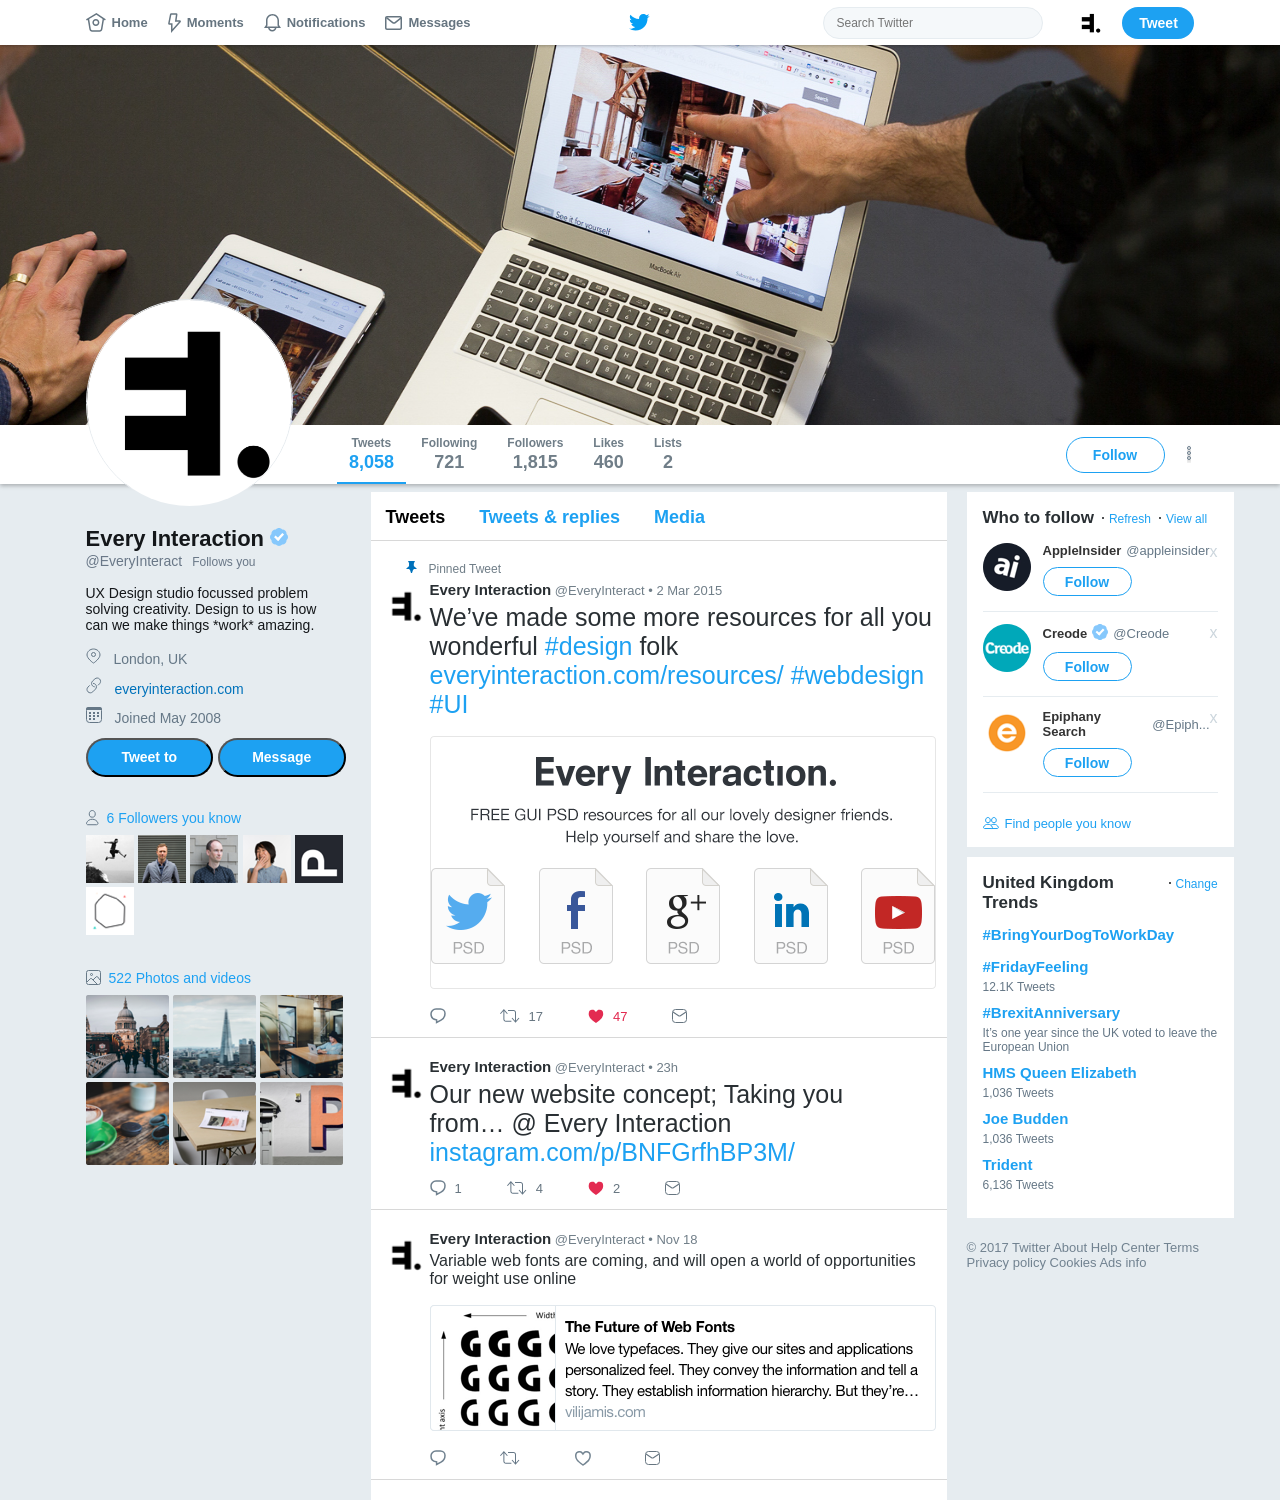
==== commit a470ef42: "fix: followers icon image path wrong" ====
--- a/Twitter/index.html
+++ b/Twitter/index.html
@@ -93,7 +93,7 @@
         </div>
         <div class="followers">
           <p>
-            <img src="/Twitter/Twitter/images/followers.svg" alt="Followers" />
+            <img src="/Twitter/images/followers.svg" alt="Followers" />
             6 Followers you know
           </p>
           <div class="followers-img">
@@ -107,7 +107,7 @@
         </div>
         <div class="photos-vid">
           <p>
-            <img src="/Twitter/Twitter/images/photos.svg" alt="Followers" />
+            <img src="/Twitter/images/photos.svg" alt="Followers" />
             522 Photos and videos
           </p>
           <div class="followers-img">
